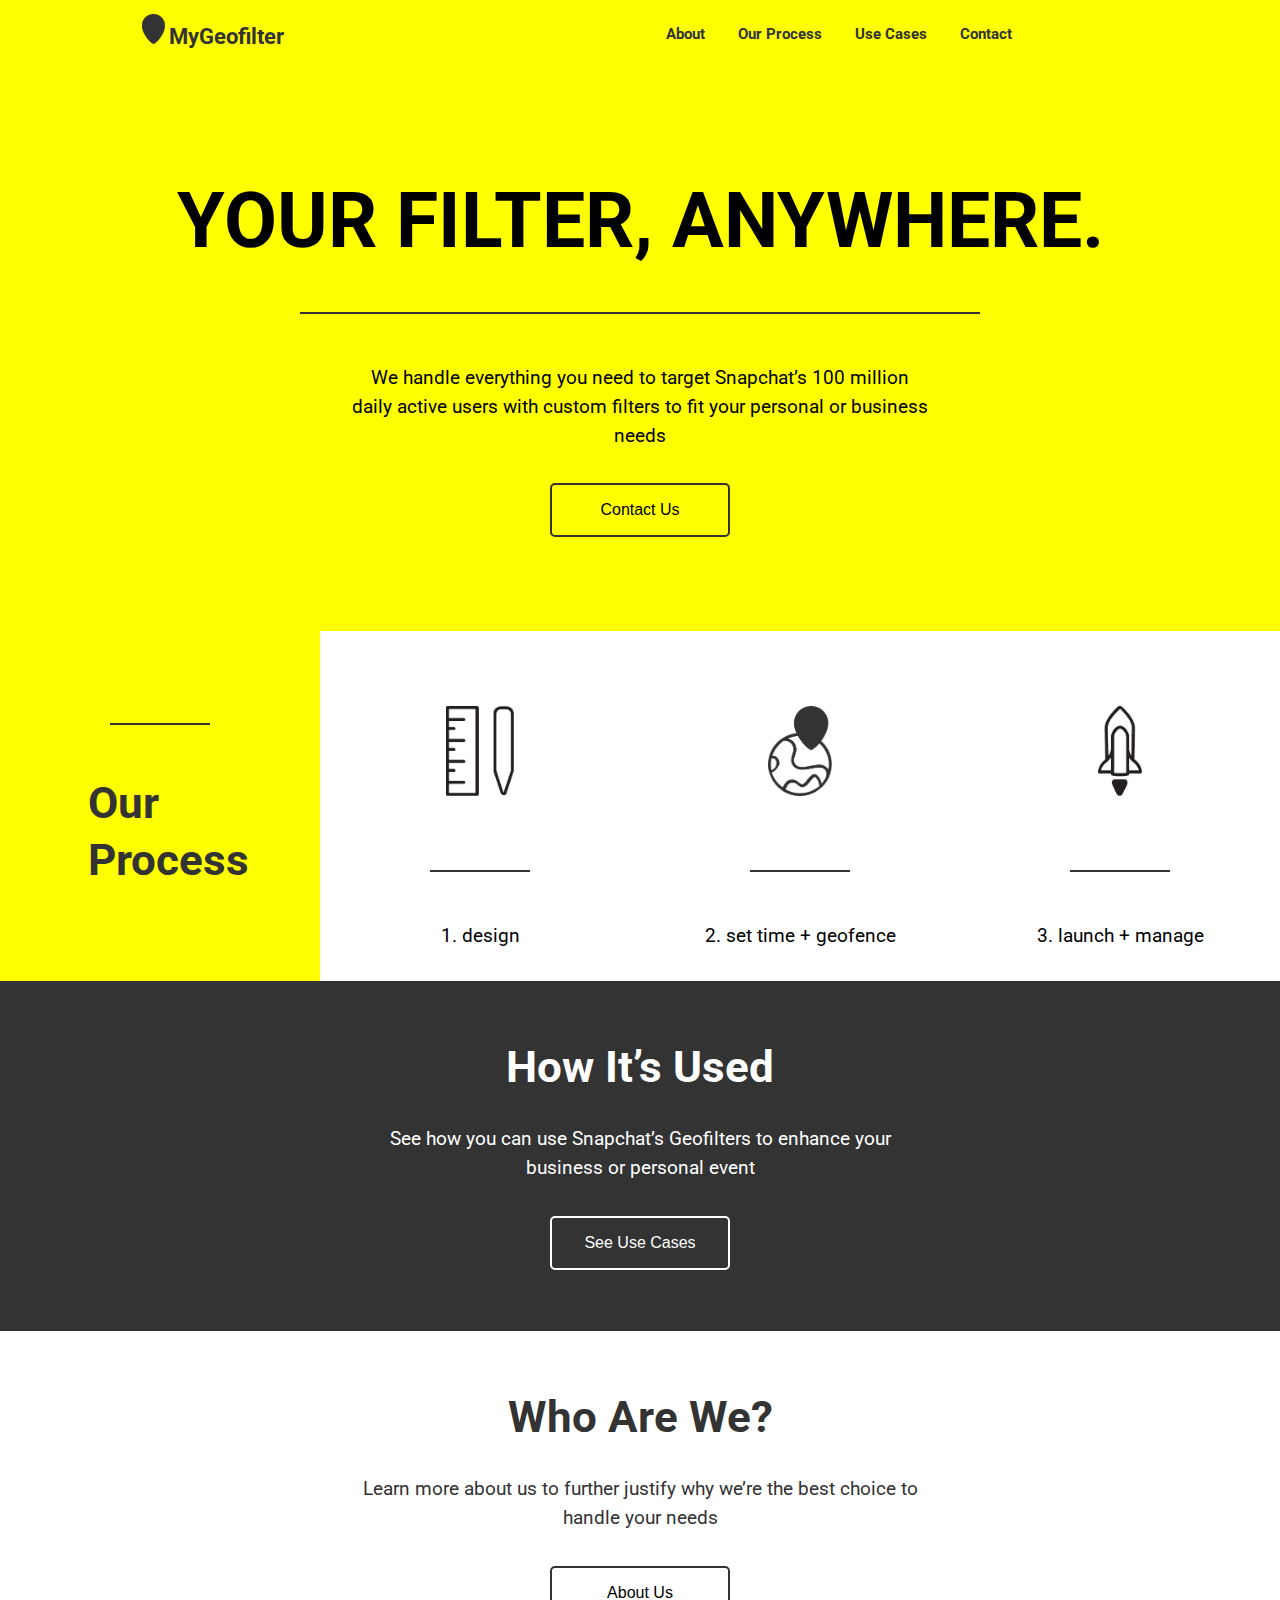
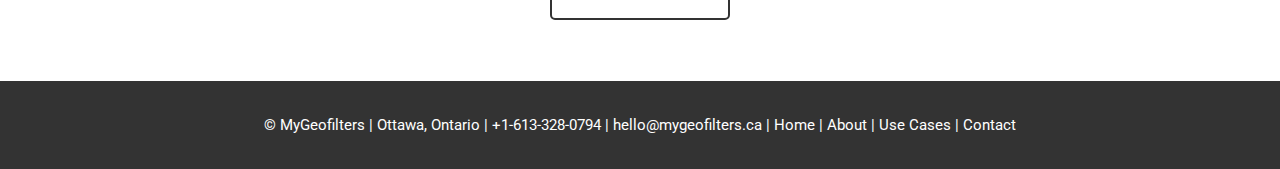
==== index.html @ 400ce46a "Initial Commit" ====
<!DOCTYPE html>
<html lang="en-ca">
<head>
  <meta charset="utf-8">
  <title>MyGeofilter.ca</title>
  <meta name="viewport" content="width=device-width,initial-scale=1">
  <link href='https://fonts.googleapis.com/css?family=Roboto:400,700' rel='stylesheet' type='text/css'>
  <link href="css/modules.css" rel="stylesheet">
  <link href="css/grid.css" rel="stylesheet">
  <link href="css/type.css" rel="stylesheet">
  <link href="css/colour.css" rel="stylesheet">
  <link href="css/main.css" rel="stylesheet">
  <link rel="shortcut icon" href="images/favicon.ico" type="image/x-icon">
  <link rel="icon" href="images/favicon.ico" type="image/x-icon">
</head>

<body>
  <header role="banner" class="masthead grid grid-middle micro nav-font">
    <div class="unit xs-1 s-1 m-1-3 l-2-4 text-center island-1-2">
      <ul class="list-group list-group--inline push-0">
        <li><img src="images/logo/logo.png" alt="logo" height="30"></li>
        <li><h1 class="push-0 mega"><a href="index.html">MyGeofilter</a></h1></li>
      </ul>
    </div>
    <div class="unit xs-1 s-1 m-2-3 l-2-4 micro text-center">
      <nav role="navigation" id="nav">
        <ul class="list-group list-group--inline push-0">
          <li class="push-r"><a href="about.html">About</a></li>
          <li class="push-r"><a href="process.html">Our Process</a></li>
          <li class="push-r"><a href="cases.html">Use Cases</a></li>
          <li class="push-r"><a href="contact.html">Contact</a></li>
        </ul>
      </nav>
    </div>
  </header>

  <main role="main" id="main">

    <!-- hero section -->
    <div class="grid grid-middle">
      <div class="unit xs-1 s-1 m-1 l-1 pad-top-hero pad-bottom-hero">
        <div class="text-center">
          <h2 class="hero-title">YOUR FILTER, ANYWHERE.</h2>
          <div class="big-line-separator"></div>
          <p class="hero-text-width kilo">We handle everything you need to target Snapchat’s 100 million daily active users with custom filters to fit your personal or business needs</p>
          <div class="pad-t">
            <button class="button" href="index.html" aria-label="View StudioRoom pricing options">Contact Us</button>
          </div>
        </div>
      </div>
    </div>

    <!-- our process boxes (title) -->
    <div class="grid grid-middle">
      <div class="unit xs-1 s-1 m-1 l-1-4">
        <div class="line-separator"></div>
        <h2 class="yotta process-width text-grey">Our Process</h2>
      </div>

    <!-- our process boxes (design) -->
      <div class="unit xs-1 s-1 m-1 l-1-4 bucket text-center">
        <div class="process-text">
          <img class="process-image" src="images/icons/pencil.png" alt="logo">
          <div class="line-separator"></div>
          <p>1. design</p>
        </div>
      </div>

    <!-- our process boxes (set time + geofence) -->
      <div class="unit xs-1 s-1 m-1 l-1-4 bucket text-center">
        <div class="process-text">
          <img class="process-image" src="images/icons/geo.png" alt="logo">
          <div class="line-separator"></div>
          <p>2. set time + geofence</p>
        </div>
      </div>

    <!-- our process boxes (launch + manage) -->
      <div class="unit xs-1 s-1 m-1 l-1-4 bucket text-center">
        <div class="process-text">
          <img class="process-image" src="images/icons/launch.png" alt="logo">
          <div class="line-separator"></div>
          <p>3. launch + manage</p>
        </div>
      </div>
    </div>

    <!-- how it's used section -->
    <div class="grid grid-middle bucket-2 text-white">
      <div class="unit xs-1 s-1 m-1 l-1 pad-t-2 pad-b-2">
        <div class="text-center">
          <h3 class="yotta">How It’s Used</h3>
          <p class="hero-text-width kilo">See how you can use Snapchat’s Geofilters to enhance your business or personal event</p>
          <div class="pad-t">
            <button class="button-white" href="index.html" aria-label="View StudioRoom pricing options">See Use Cases</button>
          </div>
        </div>
      </div>
    </div>

    <!-- who are we section -->
    <div class="grid grid-middle bucket-3 text-grey">
      <div class="unit xs-1 s-1 m-1 l-1 pad-t-2 pad-b-2">
        <div class="text-center">
          <h3 class="yotta">Who Are We?</h3>
          <p class="hero-text-width kilo">Learn more about us to further justify why we’re the best choice to handle your needs</p>
          <div class="pad-t">
            <button class="button-black" href="index.html" aria-label="View StudioRoom pricing options">About Us</button>
          </div>
        </div>
      </div>
    </div>

    <!-- footer -->
    <div class="grid footer">
      <div class="unit xs-1 s-1 m-1 l-1">
        <p class="text-white micro text-center">© MyGeofilters | Ottawa, Ontario | +1-613-328-0794 | hello@mygeofilters.ca | Home | About | Use Cases | Contact</p>
      </div>
    </div>

  </main>

</body>

</html>
---- css/modules.css ----
/*
 * Modulifier || Code released under the UNLICENSE
 * Code under other copyrights & licenses listed below.
 * http://modulifier.web-dev.tools/#responsive;images;list-group;embed;media-object;accessibility;print
 */

@-moz-viewport { width: device-width; scale: 1; }
@-ms-viewport { width: device-width; scale: 1; }
@-o-viewport { width: device-width; scale: 1; }
@-webkit-viewport { width: device-width; scale: 1; }
@viewport { width: device-width; scale: 1; }

html {
  box-sizing: border-box;
  -moz-text-size-adjust: 100%;
  -ms-text-size-adjust: 100%;
  -webkit-text-size-adjust: 100%;
  text-size-adjust: 100%;
}

*, *::before, *::after {
  box-sizing: inherit;
}

body {
  margin: 0;
}

article,
aside,
details,
figcaption,
figure,
footer,
header,
main,
menu,
nav,
section,
summary {
  display: block;
}

audio, canvas, progress, video {
  display: inline-block;
  vertical-align: baseline;
}

template {
  display: none;
}

img {
  border: 0;
}

.img-flex {
  display: block;
  width: 100%;
}

svg:not(:root) {
  overflow: hidden;
}

svg {
  fill: currentColor;
}

.image-replacement, .ir {
  overflow: hidden;
  direction: ltr;
  text-align: left;
  text-indent: 100%;
  white-space: nowrap;
}

.list-group, .list-group-inline, .list-group--inline {
  padding-left: 0;
  list-style-type: none;
}

.list-group > dd {
  margin-left: 0;
}

.list-group-inline::before,
.list-group-inline::after,
.list-group--inline::before,
.list-group--inline::after {
  content: "";
  display: table;
}

.list-group-inline::after,
.list-group--inline::after {
  clear: both;
}

.list-group-inline > li,
.list-group--inline > li {
  display: inline-block;
}

.list-group-inline > dt,
.list-group--inline > dt {
  clear: left;
  float: left;
  width: 11em;
}

.list-group-inline > dd,
.list-group--inline > dd {
  float: left;
  min-width: 12em;
}

.embed {
  margin-left: 0;
  margin-right: 0;
  overflow: hidden;
  position: relative;
  width: 100%;
}

.embed-1by1, embed--1by1 {
  padding-top: 100%; /* Square */
}

.embed-4by3, embed--4by3 {
  padding-top: 75%; /* Traditional TV/computer screens */
}

.embed-iso216, embed--iso216 {
  padding-top: 70.92%; /* A-standard paper sizes */
}

.embed-3by2, .embed--3by2 {
  padding-top: 66.6%; /* Classic 35 mm film & most digital photos, landscape */
}

.embed-2by3, .embed--2by3 {
  padding-top: 150%; /* Classic 35 mm film & most digital photos, portrait */
}

.embed-golden, .embed--golden {
  padding-top: 61.8%; /* The Golden Ratio */
}

.embed-16by9, .embed--16by9 {
  padding-top: 56.25%; /* HD TV */
}

.embed-185by100, .embed--185by100 {
  padding-top: 54.05%; /* Common widescreen cinema */
}

.embed-24by10, .embed--24by10 {
  padding-top: 41.667%; /* Widescreen cinema: 2.4:1 */
}

.embed-3by1, .embed--3by1 {
  padding-top: 33.3333%; /* Panorama photos */
}

.embed-4by1, .embed--4by1 {
  padding-top: 25%; /* Polyvision */
}

.embed-5by1, .embed--5by1 {
  padding-top: 20%; /* Really wide... */
}

.embed-item, .embed__item {
  height: 100%;
  left: 0;
  position: absolute;
  top: 0;
  width: 100%;
}

.media {
  overflow: hidden;
}

.media-img, .media__img {
  float: left;
}

.media-img-reversed, .media__img--reversed {
  float: right;
}

.media-img-stacked, .media__img--stacked {
  float: none;
}

.media-body, .media__body {
  overflow: hidden;
  min-width: 12em; /* Slightly less than 200px, responsiveness built in */
}

a:hover, a:active {
  outline: none;
}

a:focus,
[tabindex="0"]:focus,
input:focus,
textarea:focus,
button:focus,
select:focus {
  outline: 3px solid none;
}

a:focus, [tabindex="0"]:focus {
  outline-offset: 3px;
}

.skip-links {
  margin: 0;
  padding: 0;
  list-style-type: none;
}

.skip-links > li::before {
  content: none; /* Remove the bullets if nice lists is selected */
}

.skip-links a {
  padding: 0.5em 0.75em;
  position: absolute;
  top: -10em;
  z-index: 10000; /* To make sure they're always on top */
  background-color: #000;
  color: #fff;
  font-size: 1.125rem;
  font-weight: bold;
  text-decoration: none;
}

.skip-links a:focus {
  top: 0;
}

.print-only {
  display: none;
  visibility: hidden;
}

@media print {

  .no-print {
    display: none;
    visibility: hidden;
  }

  .print-only {
    display: block;
    visibility: visible;
  }

  /*
   * (c) HTML5 Boilerplate || MIT License
   *     https://html5boilerplate.com/
   */

  /* stylelint-disable declaration-no-important */

  *, *::before, *::after, *::first-letter, *::first-line {
    background: none transparent !important;
    color: #000 !important;
    box-shadow: none !important;
    text-shadow: none !important;
  }

  /* stylelint-enable */

  a, a:visited {
    text-decoration: underline;
  }

  a[href]::after {
    content: " (" attr(href) ")";
  }

  abbr[title]::after {
    content: " (" attr(title) ")";
  }

  a[href^="#"]::after,
  a[href^="javascript:"]::after {
    content: "";
  }

  pre, blockquote {
    page-break-inside: avoid;
  }

  thead {
    display: table-header-group;
  }

  tr, img {
    page-break-inside: avoid;
  }

  p, h1, h2, h3, h4, h5, h6 {
    orphans: 3;
    widows: 3;
  }

  h1, h2, h3, h4, h5, h6 {
    page-break-after: avoid;
  }

  /* End HTML5 Boilerp
---- css/grid.css ----
/*
  Gridifier || Code released under the UNLICENSE
  http://gridifier.web-dev.tools/#xs,4,0,0,0;s,4,25,0,0;m,4,38,1,1;l,4,60,1,1
*/

.grid {
  margin: 0;
  padding: 0;
  letter-spacing: -0.31em;
  text-rendering: optimizespeed;
  display: -webkit-flex;
  -webkit-flex-flow: row wrap;
  display: -ms-flexbox;
  -ms-flex-flow: row wrap;
  display: flex;
  flex-flow: row wrap;
}

.grid-bottom {
  -webkit-align-items: flex-end;
  -ms-align-items: flex-end;
  align-items: flex-end;
}

.grid-middle {
  -webkit-align-items: center;
  -ms-align-items: center;
  align-items: center;
}

.grid-stretch {
  -webkit-align-items: stretch;
  -ms-align-items: stretch;
  align-items: stretch;
}

.opera-only :-o-prefocus, .grid {
  word-spacing: -0.43em;
}

.unit {
  letter-spacing: normal;
  text-rendering: auto;
  vertical-align: top;
  word-spacing: normal;
  display: inline-block;
  visibility: visible;
}

.grid-bottom .unit {
  vertical-align: bottom;
}

.grid-middle .unit {
  vertical-align: middle;
}

[class*="unit-push-"], [class*="unit-pull-"] {
  position: relative;
}

.unit-xs-hidden {
  display: none;
  visibility: hidden;
}

.unit-xs-centered {
  margin: 0 auto;
}

.unit-xs-1, .xs-1 {
  display: block;
  visibility: visible;
  width: 100%;
}

.unit-xs-1-2, .xs-1-2 {
  width: 50.0000%;
}

.unit-xs-1-3, .xs-1-3 {
  width: 33.3333%;
}

.unit-xs-2-3, .xs-2-3 {
  width: 66.6667%;
}

.unit-xs-1-4, .xs-1-4 {
  width: 25.0000%;
}

.unit-xs-3-4, .xs-3-4 {
  width: 75.0000%;
}

.unit-xs-1-2,.xs-1-2,.unit-xs-1-3,.xs-1-3,.unit-xs-2-3,.xs-2-3,.unit-xs-1-4,.xs-1-4,.unit-xs-3-4,.xs-3-4 {
  display: inline-block;
  visibility: visible;
}

@media only screen and (min-width: 25em) {

.unit-s-hidden {
  display: none;
  visibility: hidden;
}

.unit-s-centered {
  margin: 0 auto;
}

.unit-s-1, .s-1 {
  display: block;
  visibility: visible;
  width: 100%;
}

.unit-s-1-2, .s-1-2 {
  width: 50.0000%;
}

.unit-s-1-3, .s-1-3 {
  width: 33.3333%;
}

.unit-s-2-3, .s-2-3 {
  width: 66.6667%;
}

.unit-s-1-4, .s-1-4 {
  width: 25.0000%;
}

.unit-s-3-4, .s-3-4 {
  width: 75.0000%;
}

.unit-s-1-2,.s-1-2,.unit-s-1-3,.s-1-3,.unit-s-2-3,.s-2-3,.unit-s-1-4,.s-1-4,.unit-s-3-4,.s-3-4 {
  display: inline-block;
  visibility: visible;
}

}

@media only screen and (min-width: 38em) {

.unit-m-hidden {
  display: none;
  visibility: hidden;
}

.unit-m-centered {
  margin: 0 auto;
}

.unit-m-1, .m-1 {
  display: block;
  visibility: visible;
  width: 100%;
}

.unit-offset-m-0 {
  margin-left: 0;
}

.unit-push-m-0,
.unit-pull-m-0 {
  left: 0;
}

.unit-m-1-2, .m-1-2 {
  width: 50.0000%;
}

.unit-offset-m-1-2 {
  margin-left: 50.0000%;
}

.unit-push-m-1-2 {
  left: 50.0000%;
}

.unit-pull-m-1-2 {
  left: -50.0000%;
}

.unit-m-1-3, .m-1-3 {
  width: 33.3333%;
}

.unit-offset-m-1-3 {
  margin-left: 33.3333%;
}

.unit-push-m-1-3 {
  left: 33.3333%;
}

.unit-pull-m-1-3 {
  left: -33.3333%;
}

.unit-m-2-3, .m-2-3 {
  width: 66.6667%;
}

.unit-offset-m-2-3 {
  margin-left: 66.6667%;
}

.unit-push-m-2-3 {
  left: 66.6667%;
}

.unit-pull-m-2-3 {
  left: -66.6667%;
}

.unit-m-1-4, .m-1-4 {
  width: 25.0000%;
}

.unit-offset-m-1-4 {
  margin-left: 25.0000%;
}

.unit-push-m-1-4 {
  left: 25.0000%;
}

.unit-pull-m-1-4 {
  left: -25.0000%;
}

.unit-m-3-4, .m-3-4 {
  width: 75.0000%;
}

.unit-offset-m-3-4 {
  margin-left: 75.0000%;
}

.unit-push-m-3-4 {
  left: 75.0000%;
}

.unit-pull-m-3-4 {
  left: -75.0000%;
}

.unit-m-1-2,.m-1-2,.unit-m-1-3,.m-1-3,.unit-m-2-3,.m-2-3,.unit-m-1-4,.m-1-4,.unit-m-3-4,.m-3-4 {
  display: inline-block;
  visibility: visible;
}

}

@media only screen and (min-width: 60em) {

.unit-l-hidden {
  display: none;
  visibility: hidden;
}

.unit-l-centered {
  margin: 0 auto;
}

.unit-l-1, .l-1 {
  display: block;
  visibility: visible;
  width: 100%;
}

.unit-offset-l-0 {
  margin-left: 0;
}

.unit-push-l-0,
.unit-pull-l-0 {
  left: 0;
}

.unit-l-1-2, .l-1-2 {
  width: 50.0000%;
}

.unit-offset-l-1-2 {
  margin-left: 50.0000%;
}

.unit-push-l-1-2 {
  left: 50.0000%;
}

.unit-pull-l-1-2 {
  left: -50.0000%;
}

.unit-l-1-3, .l-1-3 {
  width: 33.3333%;
}

.unit-offset-l-1-3 {
  margin-left: 33.3333%;
}

.unit-push-l-1-3 {
  left: 33.3333%;
}

.unit-pull-l-1-3 {
  left: -33.3333%;
}

.unit-l-2-3, .l-2-3 {
  width: 66.6667%;
}

.unit-offset-l-2-3 {
  margin-left: 66.6667%;
}

.unit-push-l-2-3 {
  left: 66.6667%;
}

.unit-pull-l-2-3 {
  left: -66.6667%;
}

.unit-l-1-4, .l-1-4 {
  width: 25.0000%;
}

.unit-offset-l-1-4 {
  margin-left: 25.0000%;
}

.unit-push-l-1-4 {
  left: 25.0000%;
}

.unit-pull-l-1-4 {
  left: -25.0000%;
}

.unit-l-3-4, .l-3-4 {
  width: 75.0000%;
}

.unit-offset-l-3-4 {
  margin-left: 75.0000%;
}

.unit-push-l-3-4 {
  left: 75.0000%;
}

.unit-pull-l-3-4 {
  left: -75.0000%;
}

.unit-l-1-2,.l-1-2,.unit-l-1-3,.l-1-3,.unit-l-2-3,.l-2-3,.unit-l-1-4,.l-1-4,.unit-l-3-4,.l-3-4 {
  display: inline-block;
  visibility: visible;
}

}

.unit-content-distribute {
  display: -ms-flexbox;
  display: -webkit-flex;
  display: flex;
  -ms-flex-direction: column;
  -webkit-flex-direction: column;
  flex-direction: column;
  -ms-flex-pack: justify;
  -webkit-justify-content: space-between;
  justify-content: space-between;
}

.content-fill {
  -ms-flex-grow: 2;
  -webkit-flex-grow: 2;
  flex-grow: 2;
  max-width: 100%; /* @bugfix: IE 10, 11 */
}

.content-shrink {
  -ms-align-self: center;
  -webkit-align-self: center;
  align-self: center;
}
---- css/type.css ----
/*
  Typografier || Code released under the UNLICENSE
  http://typografier.web-dev.tools/#0,100,1.3,1.125,0;38,110,1.4,1.125,1;60,120,1.5,1.125,1;90,130,1.5,1.125,1
*/

html {
  font-size: 100%;
  line-height: 1.3;
}

a {
  background-color: transparent;
}

sub, sup {
  font-size: 75%;
  line-height: 1px;
  position: relative;
  vertical-align: baseline;
}

sup {
  top: -0.5em;
}

sub {
  bottom: -0.25em;
}

pre, code, kbd, samp {
  font-size: 100%;
}

abbr[title] {
  border-bottom: 1px dotted;
  text-decoration: none;
}

b, strong {
  font-weight: bold;
}

dfn, caption {
  font-style: italic;
}

hr {
  border: 0;
  border-top: 1px solid;
  height: 0;
}

table {
  border-collapse: collapse;
  border-spacing: 0;
  width: 100%;
}

th, td {
  border-bottom: 1px solid;
  text-align: left;
}

thead th {
  vertical-align: bottom;
}

.text-left {
  text-align: left;
}

.text-right {
  text-align: right;
}

.text-center {
  text-align: center;
}

.normal {
  font-weight: normal;
}

.bold {
  font-weight: bold;
}

.italic {
  font-style: italic;
}

.text-upper {
  text-transform: uppercase;
}

.text-lower {
  text-transform: lowercase;
}

h1, h2, h3, h4, h5, h6, p, ul, ol, dl, dd, figure, blockquote, details, hr, fieldset, pre, table {
  margin: 0 0 21px;
  margin: 0 0 1.3rem;
}

.hero-title{
  font-size: 4rem;
  line-height: 52px;
  line-height: 6.5000rem;
}

.yotta {
  font-size: 36px;
  line-height: 52px;
  font-size: 2.2807rem;
  line-height: 3.2500rem;
}

.zetta {
  font-size: 32px;
  line-height: 47px;
  font-size: 2.0273rem;
  line-height: 2.9250rem;
}

h1, .exa {
  font-size: 29px;
  line-height: 42px;
  font-size: 1.8020rem;
  line-height: 2.6000rem;
}

h2, .peta {
  font-size: 26px;
  line-height: 36px;
  font-size: 1.6018rem;
  line-height: 2.2750rem;
}

h3, .tera {
  font-size: 23px;
  line-height: 31px;
  font-size: 1.4238rem;
  line-height: 1.9500rem;
}

h4, .giga {
  font-size: 20px;
  line-height: 31px;
  font-size: 1.2656rem;
  line-height: 1.9500rem;
}

h5, .mega {
  font-size: 18px;
  line-height: 26px;
  font-size: 1.1250rem;
  line-height: 1.6250rem;
}

h6, .kilo, input, textarea {
  font-size: 16px;
  line-height: 21px;
  font-size: 1.0000rem;
  line-height: 1.3000rem;
}

small, .milli {
  font-size: 14px;
  line-height: 21px;
  font-size: 0.8889rem;
  line-height: 1.3000rem;
}

.micro {
  font-size: 13px;
  line-height: 21px;
  font-size: 0.7901rem;
  line-height: 1.3000rem;
}

ul {
  padding-left: 1em;
}

ol {
  padding-left: 1.6em;
}

.push {
  margin-bottom: 21px;
  margin-bottom: 1.3rem;
}

.push-none, .push-0 {
  margin-bottom: 0;
}

.push-double, .push-2 {
  margin-bottom: 42px;
  margin-bottom: 2.6000rem;
}

.push-half, .push-1-2 {
  margin-bottom: 16px;
  margin-bottom: 0.6500rem;
}

.push-quarter, .push-1-4 {
  margin-bottom: 0px;
  margin-bottom: 0.3250rem;
}

.push-right-quarter, .push-r-1-4 {
  margin-right: 0px;
  margin-right: 0.3250rem;
}

.push-right-half, .push-r-1-2 {
  margin-right: 16px;
  margin-right: 0.6500rem;
}

.push-right, .push-r {
  margin-right: 21px;
  margin-right: 1.3rem;
}

.pad-top, .pad-t {
  padding-top: 21px;
  padding-top: 1.3rem;
}

.pad-bottom, .pad-b {
  padding-bottom: 21px;
  padding-bottom: 1.3rem;
}

.pad-top-double, .pad-t-2 {
  padding-top: 42px;
  padding-top: 2.6000rem;
}

.pad-bottom-double, .pad-b-2 {
  padding-bottom: 42px;
  padding-bottom: 2.6000rem;
}

.pad-top-hero, .pad-t-h {
  padding-top: 90px;
}

.pad-bottom-hero, .pad-b-h {
  padding-bottom: 90px;
}

.pad-top-half, .pad-t-1-2 {
  padding-top: 16px;
  padding-top: 0.6500rem;
}

.pad-bottom-half, .pad-b-1-2 {
  padding-bottom: 16px;
  padding-bottom: 0.6500rem;
}

.pad-top-quarter, .pad-t-1-4 {
  padding-top: 0px;
  padding-top: 0.3250rem;
}

.pad-bottom-quarter, .pad-b-1-4 {
  padding-bottom: 0px;
  padding-bottom: 0.3250rem;
}

.island {
  padding: 21px;
  padding: 1.3rem;
}

.island-double, .island-2 {
  padding: 42px;
  padding: 2.6000rem;
}

.island-half, .island-1-2 {
  padding: 16px;
  padding: 0.6500rem;
}

.island-quarter, .island-1-4,
td, th, fieldset {
  padding: 0px;
  padding: 0.3250rem;
}

.gutter {
  padding-left: 21px;
  padding-right: 21px;
  padding-left: 1.3rem;
  padding-right: 1.3rem;
}

.gutter-double, .gutter-2 {
  padding-left: 42px;
  padding-right: 42px;
  padding-left: 2.6000rem;
  padding-right: 2.6000rem;
}

.gutter-half, .gutter-1-2 {
  padding-left: 16px;
  padding-right: 16px;
  padding-left: 0.6500rem;
  padding-right: 0.6500rem;
}

.gutter-quarter, .gutter-1-4 {
  padding-left: 0px;
  padding-right: 0px;
  padding-left: 0.3250rem;
  padding-right: 0.3250rem;
}

@media only screen and (min-width: 38em) {

html {
  font-size: 110%;
  line-height: 1.4;
}

h1, h2, h3, h4, h5, h6, p, ul, ol, dl, dd, figure, blockquote, details, hr, fieldset, pre, table {
  margin: 0 0 22px;
  margin: 0 0 1.4rem;
}

.yotta {
  font-size: 36px;
  line-height: 50px;
  font-size: 2.2807rem;
  line-height: 3.1500rem;
}

.zetta {
  font-size: 32px;
  line-height: 45px;
  font-size: 2.0273rem;
  line-height: 2.8000rem;
}

h1, .exa {
  font-size: 29px;
  line-height: 39px;
  font-size: 1.8020rem;
  line-height: 2.4500rem;
}

h2, .peta {
  font-size: 26px;
  line-height: 34px;
  font-size: 1.6018rem;
  line-height: 2.1000rem;
}

h3, .tera {
  font-size: 23px;
  line-height: 34px;
  font-size: 1.4238rem;
  line-height: 2.1000rem;
}

h4, .giga {
  font-size: 20px;
  line-height: 28px;
  font-size: 1.2656rem;
  line-height: 1.7500rem;
}

h5, .mega {
  font-size: 18px;
  line-height: 28px;
  font-size: 1.1250rem;
  line-height: 1.7500rem;
}

h6, .kilo, input, textarea {
  font-size: 16px;
  line-height: 22px;
  font-size: 1.0000rem;
  line-height: 1.4000rem;
}

small, .milli {
  font-size: 14px;
  line-height: 22px;
  font-size: 0.8889rem;
  line-height: 1.4000rem;
}

.micro {
  font-size: 13px;
  line-height: 22px;
  font-size: 0.7901rem;
  line-height: 1.4000rem;
}

ul, ol {
  padding-left: 0;
}

.hang-punc {
  float: left;
  margin-left: -1.4em;
  text-align: right;
  width: 1.3em;
}

.push {
  margin-bottom: 22px;
  margin-bottom: 1.4rem;
}

.push-none, .push-0 {
  margin-bottom: 0;
}

.push-double, .push-2 {
  margin-bottom: 45px;
  margin-bottom: 2.8000rem;
}

.push-half, .push-1-2 {
  margin-bottom: 16px;
  margin-bottom: 0.7000rem;
}

.push-quarter, .push-1-4 {
  margin-bottom: 0px;
  margin-bottom: 0.3500rem;
}

.push-right-quarter, .push-r-1-4 {
  margin-right: 0px;
  margin-right: 0.3500rem;
}

.push-right-half, .push-r-1-2 {
  margin-right: 16px;
  margin-right: 0.7000rem;
}

.push-right, .push-r {
  margin-right: 22px;
  margin-right: 1.4rem;
}

.pad-top, .pad-t {
  padding-top: 22px;
  padding-top: 1.4rem;
}

.pad-bottom, .pad-b {
  padding-bottom: 22px;
  padding-bottom: 1.4rem;
}

.pad-top-double, .pad-t-2 {
  padding-top: 45px;
  padding-top: 2.8000rem;
}

.pad-bottom-double, .pad-b-2 {
  padding-bottom: 45px;
  padding-bottom: 2.8000rem;
}

.pad-top-half, .pad-t-1-2 {
  padding-top: 16px;
  padding-top: 0.7000rem;
}

.pad-bottom-half, .pad-b-1-2 {
  padding-bottom: 16px;
  padding-bottom: 0.7000rem;
}

.pad-top-quarter, .pad-t-1-4 {
  padding-top: 0px;
  padding-top: 0.3500rem;
}

.pad-bottom-quarter, .pad-b-1-4 {
  padding-bottom: 0px;
  padding-bottom: 0.3500rem;
}

.island {
  padding: 22px;
  padding: 1.4rem;
}

.island-double, .island-2 {
  padding: 45px;
  padding: 2.8000rem;
}

.island-half, .island-1-2 {
  padding: 16px;
  padding: 0.7000rem;
}

.island-quarter, .island-1-4,
td, th, fieldset {
  padding: 0px;
  padding: 0.3500rem;
}

.gutter {
  padding-left: 22px;
  padding-right: 22px;
  padding-left: 1.4rem;
  padding-right: 1.4rem;
}

.gutter-double, .gutter-2 {
  padding-left: 45px;
  padding-right: 45px;
  padding-left: 2.8000rem;
  padding-right: 2.8000rem;
}

.gutter-half, .gutter-1-2 {
  padding-left: 16px;
  padding-right: 16px;
  padding-left: 0.7000rem;
  padding-right: 0.7000rem;
}

.gutter-quarter, .gutter-1-4 {
  padding-left: 0px;
  padding-right: 0px;
  padding-left: 0.3500rem;
  padding-right: 0.3500rem;
}

}

@media only screen and (min-width: 60em) {

html {
  font-size: 120%;
  line-height: 1.5;
}

h1, h2, h3, h4, h5, h6, p, ul, ol, dl, dd, figure, blockquote, details, hr, fieldset, pre, table {
  margin: 0 0 24px;
  margin: 0 0 1.5rem;
}

.yotta {
  font-size: 36px;
  line-height: 48px;
  font-size: 2.2807rem;
  line-height: 3.0000rem;
}

.zetta {
  font-size: 32px;
  line-height: 48px;
  font-size: 2.0273rem;
  line-height: 3.0000rem;
}

h1, .exa {
  font-size: 29px;
  line-height: 42px;
  font-size: 1.8020rem;
  line-height: 2.6250rem;
}

h2, .peta {
  font-size: 26px;
  line-height: 36px;
  font-size: 1.6018rem;
  line-height: 2.2500rem;
}

h3, .tera {
  font-size: 23px;
  line-height: 30px;
  font-size: 1.4238rem;
  line-height: 1.8750rem;
}

h4, .giga {
  font-size: 20px;
  line-height: 30px;
  font-size: 1.2656rem;
  line-height: 1.8750rem;
}

h5, .mega {
  font-size: 18px;
  line-height: 24px;
  font-size: 1.1250rem;
  line-height: 1.5000rem;
}

h6, .kilo, input, textarea {
  font-size: 16px;
  line-height: 24px;
  font-size: 1.0000rem;
  line-height: 1.5000rem;
}

small, .milli {
  font-size: 14px;
  line-height: 24px;
  font-size: 0.8889rem;
  line-height: 1.5000rem;
}

.micro {
  font-size: 13px;
  line-height: 24px;
  font-size: 0.7901rem;
  line-height: 1.5000rem;
}

ul, ol {
  padding-left: 0;
}

.hang-punc {
  float: left;
  margin-left: -1.4em;
  text-align: right;
  width: 1.3em;
}

.push {
  margin-bottom: 24px;
  margin-bottom: 1.5rem;
}

.push-none, .push-0 {
  margin-bottom: 0;
}

.push-double, .push-2 {
  margin-bottom: 48px;
  margin-bottom: 3.0000rem;
}

.push-half, .push-1-2 {
  margin-bottom: 16px;
  margin-bottom: 0.7500rem;
}

.push-quarter, .push-1-4 {
  margin-bottom: 0px;
  margin-bottom: 0.3750rem;
}

.push-right-quarter, .push-r-1-4 {
  margin-right: 0px;
  margin-right: 0.3750rem;
}

.push-right-half, .push-r-1-2 {
  margin-right: 16px;
  margin-right: 0.7500rem;
}

.push-right, .push-r {
  margin-right: 24px;
  margin-right: 1.5rem;
}

.pad-top, .pad-t {
  padding-top: 24px;
  padding-top: 1.5rem;
}

.pad-bottom, .pad-b {
  padding-bottom: 24px;
  padding-bottom: 1.5rem;
}

.pad-top-double, .pad-t-2 {
  padding-top: 48px;
  padding-top: 3.0000rem;
}

.pad-bottom-double, .pad-b-2 {
  padding-bottom: 48px;
  padding-bottom: 3.0000rem;
}

.pad-top-half, .pad-t-1-2 {
  padding-top: 16px;
  padding-top: 0.7500rem;
}

.pad-bottom-half, .pad-b-1-2 {
  padding-bottom: 16px;
  padding-bottom: 0.7500rem;
}

.pad-top-quarter, .pad-t-1-4 {
  padding-top: 0px;
  padding-top: 0.3750rem;
}

.pad-bottom-quarter, .pad-b-1-4 {
  padding-bottom: 0px;
  padding-bottom: 0.3750rem;
}

.island {
  padding: 24px;
  padding: 1.5rem;
}

.island-double, .island-2 {
  padding: 48px;
  padding: 3.0000rem;
}

.island-half, .island-1-2 {
  padding: 16px;
  padding: 0.7500rem;
}

.island-quarter, .island-1-4,
td, th, fieldset {
  padding: 0px;
  padding: 0.3750rem;
}

.gutter {
  padding-left: 24px;
  padding-right: 24px;
  padding-left: 1.5rem;
  padding-right: 1.5rem;
}

.gutter-double, .gutter-2 {
  padding-left: 48px;
  padding-right: 48px;
  padding-left: 3.0000rem;
  padding-right: 3.0000rem;
}

.gutter-half, .gutter-1-2 {
  padding-left: 16px;
  padding-right: 16px;
  padding-left: 0.7500rem;
  padding-right: 0.7500rem;
}

.gutter-quarter, .gutter-1-4 {
  padding-left: 0px;
  padding-right: 0px;
  padding-left: 0.3750rem;
  padding-right: 0.3750rem;
}

}

@media only screen and (min-width: 90em) {

html {
  font-size: 130%;
  line-height: 1.5;
}

h1, h2, h3, h4, h5, h6, p, ul, ol, dl, dd, figure, blockquote, details, hr, fieldset, pre, table {
  margin: 0 0 24px;
  margin: 0 0 1.5rem;
}

.yotta {
  font-size: 36px;
  line-height: 48px;
  font-size: 2.2807rem;
  line-height: 3.0000rem;
}

.zetta {
  font-size: 32px;
  line-height: 48px;
  font-size: 2.0273rem;
  line-height: 3.0000rem;
}

h1, .exa {
  font-size: 29px;
  line-height: 42px;
  font-size: 1.8020rem;
  line-height: 2.6250rem;
}

h2, .peta {
  font-size: 26px;
  line-height: 36px;
  font-size: 1.6018rem;
  line-height: 2.2500rem;
}

h3, .tera {
  font-size: 23px;
  line-height: 30px;
  font-size: 1.4238rem;
  line-height: 1.8750rem;
}

h4, .giga {
  font-size: 20px;
  line-height: 30px;
  font-size: 1.2656rem;
  line-height: 1.8750rem;
}

h5, .mega {
  font-size: 18px;
  line-height: 24px;
  font-size: 1.1250rem;
  line-height: 1.5000rem;
}

h6, .kilo, input, textarea {
  font-size: 16px;
  line-height: 24px;
  font-size: 1.0000rem;
  line-height: 1.5000rem;
}

small, .milli {
  font-size: 14px;
  line-height: 24px;
  font-size: 0.8889rem;
  line-height: 1.5000rem;
}

.micro {
  font-size: 13px;
  line-height: 24px;
  font-size: 0.7901rem;
  line-height: 1.5000rem;
}

ul, ol {
  padding-left: 0;
}

.hang-punc {
  float: left;
  margin-left: -1.4em;
  text-align: right;
  width: 1.3em;
}

.push {
  margin-bottom: 24px;
  margin-bottom: 1.5rem;
}

.push-none, .push-0 {
  margin-bottom: 0;
}

.push-double, .push-2 {
  margin-bottom: 48px;
  margin-bottom: 3.0000rem;
}

.push-half, .push-1-2 {
  margin-bottom: 16px;
  margin-bottom: 0.7500rem;
}

.push-quarter, .push-1-4 {
  margin-bottom: 0px;
  margin-bottom: 0.3750rem;
}

.push-right-quarter, .push-r-1-4 {
  margin-right: 0px;
  margin-right: 0.3750rem;
}

.push-right-half, .push-r-1-2 {
  margin-right: 16px;
  margin-right: 0.7500rem;
}

.push-right, .push-r {
  margin-right: 24px;
  margin-right: 1.5rem;
}

.pad-top, .pad-t {
  padding-top: 24px;
  padding-top: 1.5rem;
}

.pad-bottom, .pad-b {
  padding-bottom: 24px;
  padding-bottom: 1.5rem;
}

.pad-top-double, .pad-t-2 {
  padding-top: 48px;
  padding-top: 3.0000rem;
}

.pad-bottom-double, .pad-b-2 {
  padding-bottom: 48px;
  padding-bottom: 3.0000rem;
}

.pad-top-half, .pad-t-1-2 {
  padding-top: 16px;
  padding-top: 0.7500rem;
}

.pad-bottom-half, .pad-b-1-2 {
  padding-bottom: 16px;
  padding-bottom: 0.7500rem;
}

.pad-top-quarter, .pad-t-1-4 {
  padding-top: 0px;
  padding-top: 0.3750rem;
}

.pad-bottom-quarter, .pad-b-1-4 {
  padding-bottom: 0px;
  padding-bottom: 0.3750rem;
}

.island {
  padding: 24px;
  padding: 1.5rem;
}

.island-double, .island-2 {
  padding: 48px;
  padding: 3.0000rem;
}

.island-half, .island-1-2 {
  padding: 16px;
  padding: 0.7500rem;
}

.island-quarter, .island-1-4,
td, th, fieldset {
  padding: 0px;
  padding: 0.3750rem;
}

.gutter {
  padding-left: 24px;
  padding-right: 24px;
  padding-left: 1.5rem;
  padding-right: 1.5rem;
}

.gutter-double, .gutter-2 {
  padding-left: 48px;
  padding-right: 48px;
  padding-left: 3.0000rem;
  padding-right: 3.0000rem;
}

.gutter-half, .gutter-1-2 {
  padding-left: 16px;
  padding-right: 16px;
  padding-left: 0.7500rem;
  padding-right: 0.7500rem;
}

.gutter-quarter, .gutter-1-4 {
  padding-left: 0px;
  padding-right: 0px;
  padding-left: 0.3750rem;
  padding-right: 0.3750rem;
}

}
---- css/colour.css ----
html {
  background-color: #FFFF00;
}

/* unvisited link */
a:link {
  text-decoration: none;
  color: #333333;
}

/* visited link */
a:visited {
  color: #333333;
}

/* mouse over link */
a:hover {
  color: blue;
}

/* selected link */
a:active {
  color: #333333;
}

.text-grey {
  color: #333333;
}

.text-light-grey {
  color: #95989A;
}

.text-white {
  color: white;
}

.bucket {
  height: 350px;
  background-color: white;
}

.bucket-2 {
  height: 350px;
  background-color: #333333;
}

.bucket-3 {
  height: 350px;
  background-color: white;
}
---- css/main.css ----
@-moz-viewport { width: device-width; scale: 1; }
@-ms-viewport { width: device-width; scale: 1; }
@-o-viewport { width: device-width; scale: 1; }
@-webkit-viewport { width: device-width; scale: 1; }
@viewport { width: device-width; scale: 1; }

html {
  font-family: 'Roboto', sans-serif;
  box-sizing: border-box;
  -moz-text-size-adjust: 100%;
  -ms-text-size-adjust: 100%;
  -webkit-text-size-adjust: 100%;
  text-size-adjust: 100%;
}

*, *::before, *::after {
  box-sizing: inherit;
}

body {
  margin: 0;
}

.nav-font {
  font-weight: 700;
}

.hero-text-width {
  width: 45%;
  margin: 0 auto;
}

.process-width {
  width: 45%;
  margin: 0 auto;
}

.line-separator {
  height: 1px;
  background: #;
  border-bottom: 2px solid #333333;
  margin-left: 110px;
  margin-right: 110px;
  margin-bottom: 50px;
}

.big-line-separator{
  height: 1px;
  background: #;
  border-bottom: 2px solid #333333;
  margin-left: 300px;
  margin-right: 300px;
  margin-bottom: 50px;
}

.process-text {
  margin-top: 75px;
}

.process-image {
  margin-top: 0px;
  margin-bottom: 65px;
  height: 90px;
}

.button {
  width: 180px;
  border-radius: 5px;
  background-color: #FFFF00;
  color: black;
  border: 2px solid #333333;
  padding: 16px 32px;
  text-align: center;
  text-decoration: none;
  display: inline-block;
  font-size: 16px;
  margin: 4px 2px;
  -webkit-transition-duration: 0.4s; /* Safari */
  transition-duration: 0.4s;
  cursor: pointer;
}

.button:hover {
  background-color: #333333;
  color: white;
}

.button-white {
  width: 180px;
  border-radius: 5px;
  background-color: #333333;
  color: white;
  border: 2px solid white;
  padding: 16px 32px;
  text-align: center;
  text-decoration: none;
  display: inline-block;
  font-size: 16px;
  margin: 4px 2px;
  -webkit-transition-duration: 0.4s; /* Safari */
  transition-duration: 0.4s;
  cursor: pointer;
}

.button-white:hover {
  background-color: white;
  color: black;
}

.button-black {
  width: 180px;
  border-radius: 5px;
  background-color: white;
  color: black;
  border: 2px solid #333333;
  padding: 16px 32px;
  text-align: center;
  text-decoration: none;
  display: inline-block;
  font-size: 16px;
  margin: 4px 2px;
  -webkit-transition-duration: 0.4s; /* Safari */
  transition-duration: 0.4s;
  cursor: pointer;
}

.button-black:hover {
  background-color: #333333;
  color: white;
}

.footer {
  padding-top: 30px;
  background-color: #333333;
}
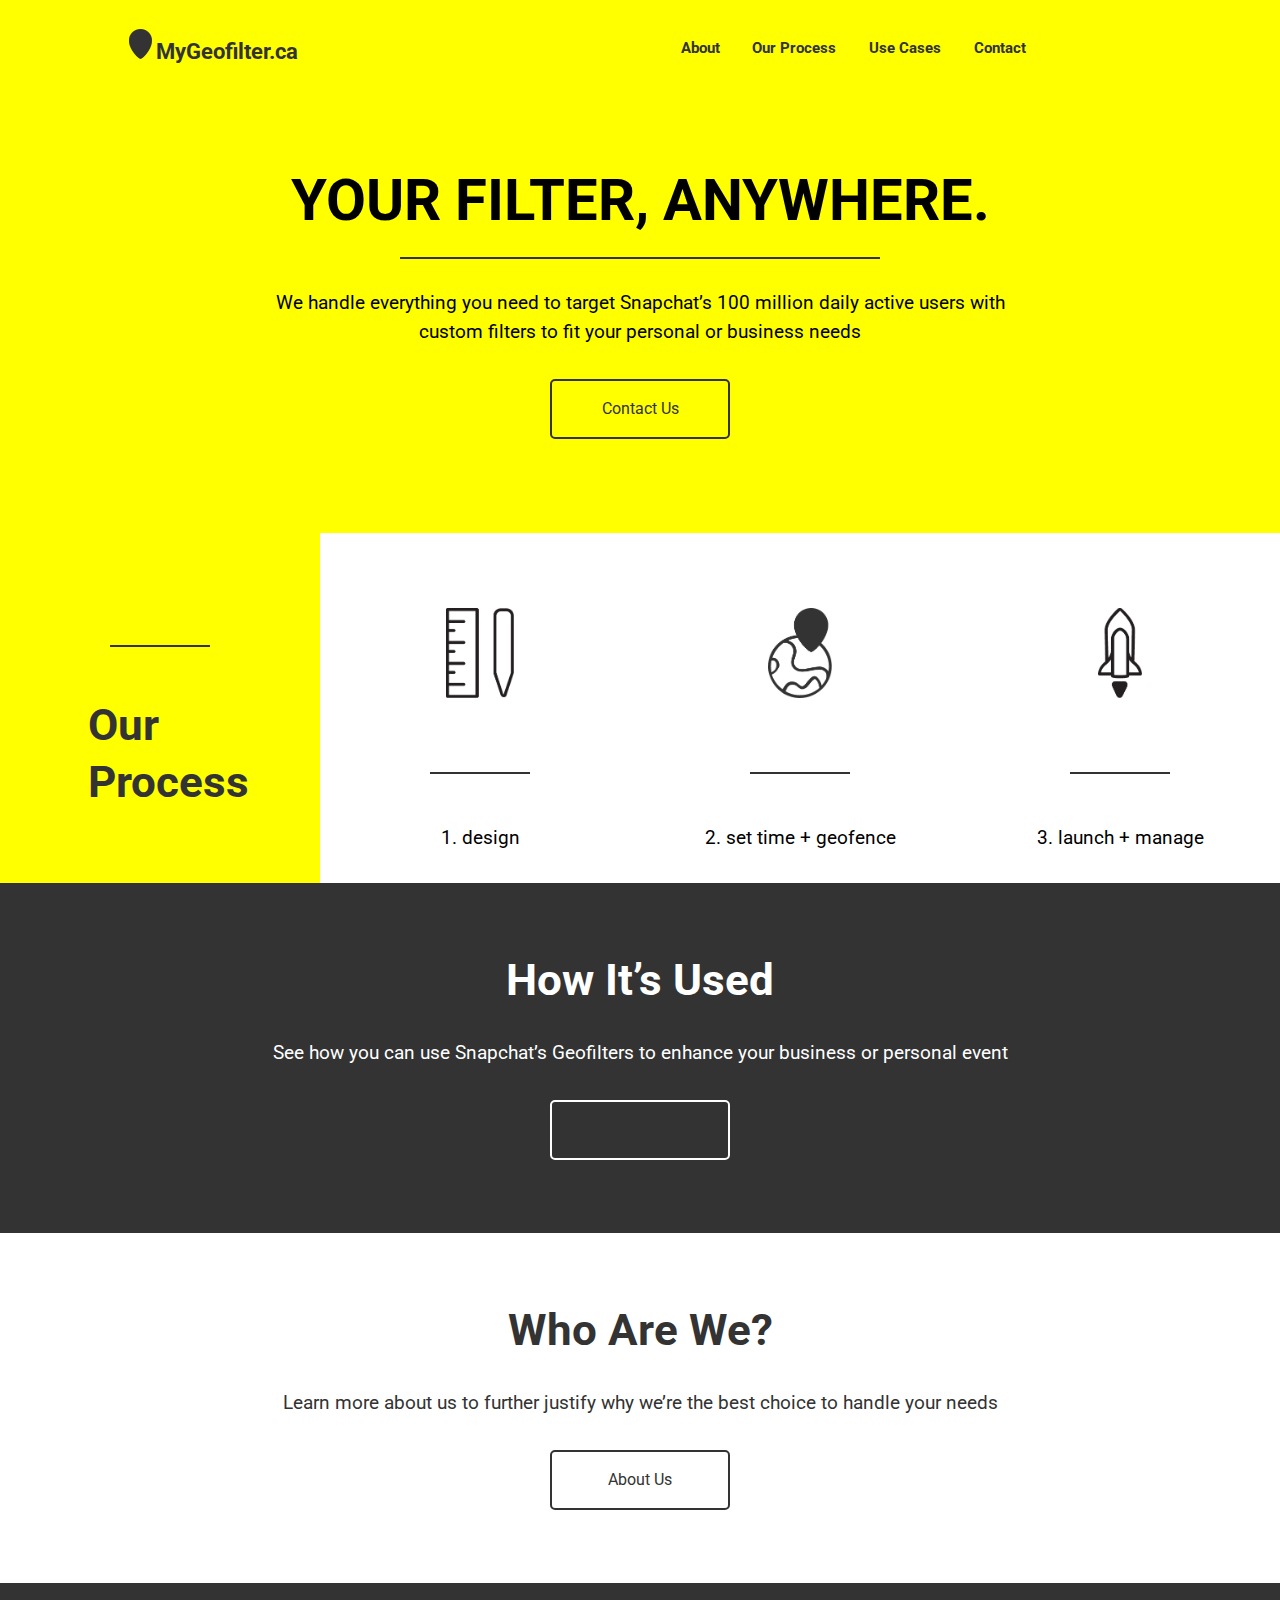
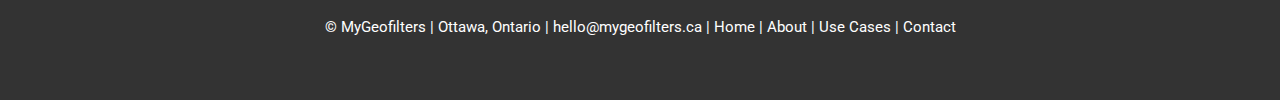
==== commit 1b93abf3: "updated copy & shrunk footer" ====
--- a/index.html
+++ b/index.html
@@ -2,7 +2,7 @@
 <html lang="en-ca">
 <head>
   <meta charset="utf-8">
-  <title>MyGeofilter.ca</title>
+  <title>MyGeofilter.ca | Custom Snapchat Filters</title>
   <meta name="viewport" content="width=device-width,initial-scale=1">
   <link href='https://fonts.googleapis.com/css?family=Roboto:400,700' rel='stylesheet' type='text/css'>
   <link href="css/modules.css" rel="stylesheet">
@@ -15,11 +15,11 @@
 </head>
 
 <body>
-  <header role="banner" class="masthead grid grid-middle micro nav-font">
+  <header role="banner" class="masthead grid grid-middle micro nav-font pad-t-1-2">
     <div class="unit xs-1 s-1 m-1-3 l-2-4 text-center island-1-2">
       <ul class="list-group list-group--inline push-0">
         <li><img src="images/logo/logo.png" alt="logo" height="30"></li>
-        <li><h1 class="push-0 mega"><a href="index.html">MyGeofilter</a></h1></li>
+        <li><h1 class="push-0 mega"><a href="index.html">MyGeofilter.ca</a></h1></li>
       </ul>
     </div>
     <div class="unit xs-1 s-1 m-2-3 l-2-4 micro text-center">
@@ -28,7 +28,7 @@
           <li class="push-r"><a href="about.html">About</a></li>
           <li class="push-r"><a href="process.html">Our Process</a></li>
           <li class="push-r"><a href="cases.html">Use Cases</a></li>
-          <li class="push-r"><a href="contact.html">Contact</a></li>
+          <li><a href="contact.html">Contact</a></li>
         </ul>
       </nav>
     </div>
@@ -38,13 +38,13 @@
 
     <!-- hero section -->
     <div class="grid grid-middle">
-      <div class="unit xs-1 s-1 m-1 l-1 pad-top-hero pad-bottom-hero">
-        <div class="text-center">
+      <div class="unit xs-1 s-1 m-1 l-1">
+        <div class="text-center pad-top-hero pad-bottom-hero">
           <h2 class="hero-title">YOUR FILTER, ANYWHERE.</h2>
           <div class="big-line-separator"></div>
           <p class="hero-text-width kilo">We handle everything you need to target Snapchat’s 100 million daily active users with custom filters to fit your personal or business needs</p>
           <div class="pad-t">
-            <button class="button" href="index.html" aria-label="View StudioRoom pricing options">Contact Us</button>
+            <a class="button" href="contact.html" aria-label="View StudioRoom pricing options">Contact Us</a>
           </div>
         </div>
       </div>
@@ -52,7 +52,7 @@
 
     <!-- our process boxes (title) -->
     <div class="grid grid-middle">
-      <div class="unit xs-1 s-1 m-1 l-1-4">
+      <div class="unit xs-1 s-1 m-1 l-1-4 bucket-4">
         <div class="line-separator"></div>
         <h2 class="yotta process-width text-grey">Our Process</h2>
       </div>
@@ -92,7 +92,7 @@
           <h3 class="yotta">How It’s Used</h3>
           <p class="hero-text-width kilo">See how you can use Snapchat’s Geofilters to enhance your business or personal event</p>
           <div class="pad-t">
-            <button class="button-white" href="index.html" aria-label="View StudioRoom pricing options">See Use Cases</button>
+            <a class="button-white" href="cases.html" aria-label="View StudioRoom pricing options">Use Cases</a>
           </div>
         </div>
       </div>
@@ -105,16 +105,16 @@
           <h3 class="yotta">Who Are We?</h3>
           <p class="hero-text-width kilo">Learn more about us to further justify why we’re the best choice to handle your needs</p>
           <div class="pad-t">
-            <button class="button-black" href="index.html" aria-label="View StudioRoom pricing options">About Us</button>
+            <a class="button-black" href="about.html" aria-label="View StudioRoom pricing options">About Us</a>
           </div>
         </div>
       </div>
     </div>
 
     <!-- footer -->
-    <div class="grid footer">
+    <div class="grid footer island">
       <div class="unit xs-1 s-1 m-1 l-1">
-        <p class="text-white micro text-center">© MyGeofilters | Ottawa, Ontario | +1-613-328-0794 | hello@mygeofilters.ca | Home | About | Use Cases | Contact</p>
+        <p class="text-white micro text-center">© MyGeofilters | Ottawa, Ontario | hello@mygeofilters.ca | Home | About | Use Cases | Contact</p>
       </div>
     </div>
 
--- a/css/colour.css
+++ b/css/colour.css
@@ -49,3 +49,15 @@
   height: 350px;
   background-color: white;
 }
+
+.bucket-4 {
+  background-color: #FFFF00;
+}
+
+.bucket-5 {
+  background-color: white;
+}
+
+.bucket-6 {
+  background-color: #333333;
+}
--- a/css/main.css
+++ b/css/main.css
@@ -30,26 +30,12 @@
   margin: 0 auto;
 }
 
-.process-width {
-  width: 45%;
-  margin: 0 auto;
-}
-
 .line-separator {
   height: 1px;
   background: #;
   border-bottom: 2px solid #333333;
   margin-left: 110px;
   margin-right: 110px;
-  margin-bottom: 50px;
-}
-
-.big-line-separator{
-  height: 1px;
-  background: #;
-  border-bottom: 2px solid #333333;
-  margin-left: 300px;
-  margin-right: 300px;
   margin-bottom: 50px;
 }
 
@@ -133,3 +119,87 @@
   padding-top: 30px;
   background-color: #333333;
 }
+
+@media only screen and (min-width: 1em){
+  .hero-title{
+    font-size: 3rem;
+    line-height: 55px;
+  }
+  .big-line-separator{
+    height: 0px;
+    background: #;
+    border-bottom: 0px;
+    margin-left: 0px;
+    margin-right: 0px;
+    margin-bottom: 0px;
+  }
+  .hero-text-width{
+    width: 80%;
+  }
+  .bucket-4 {
+    height: 200px;
+    background-color: #FFFF00;
+    padding-top: 20px;
+    margin-bottom: -20px;
+  }
+  .process-width {
+    width: 70%;
+    margin: 0 auto;
+    text-align: center;
+  }
+}
+
+@media only screen and (min-width: 38em){
+  .hero-title{
+    font-size: 3rem;
+    line-height: 55px;
+  }
+  .big-line-separator{
+    height: 0px;
+    background: #;
+    border-bottom: 0px;
+    margin-left: 0px;
+    margin-right: 0px;
+    margin-bottom: 0px;
+  }
+  .hero-text-width{
+    width: 80%;
+  }
+  .bucket-4 {
+    height: 200px;
+    background-color: #FFFF00;
+    padding-top: 20px;
+    margin-bottom: -20px;
+  }
+  .process-width {
+    width: 70%;
+    margin: 0 auto;
+    text-align: center;
+  }
+}
+
+@media only screen and (min-width: 60em){
+  .hero-title{
+    font-size: 3rem;
+  }
+  .big-line-separator{
+    height: 1px;
+    background: #;
+    border-bottom: 2px solid #333333;
+    margin-left: 400px;
+    margin-right: 400px;
+    margin-bottom: 30px;
+  }
+  .hero-text-width{
+    width: 60%;
+  }
+  .bucket-4 {
+    height: auto;
+    background-color: #FFFF00;
+  }
+  .process-width {
+    width: 45%;
+    margin: 0 auto;
+    text-align: left;
+  }
+}
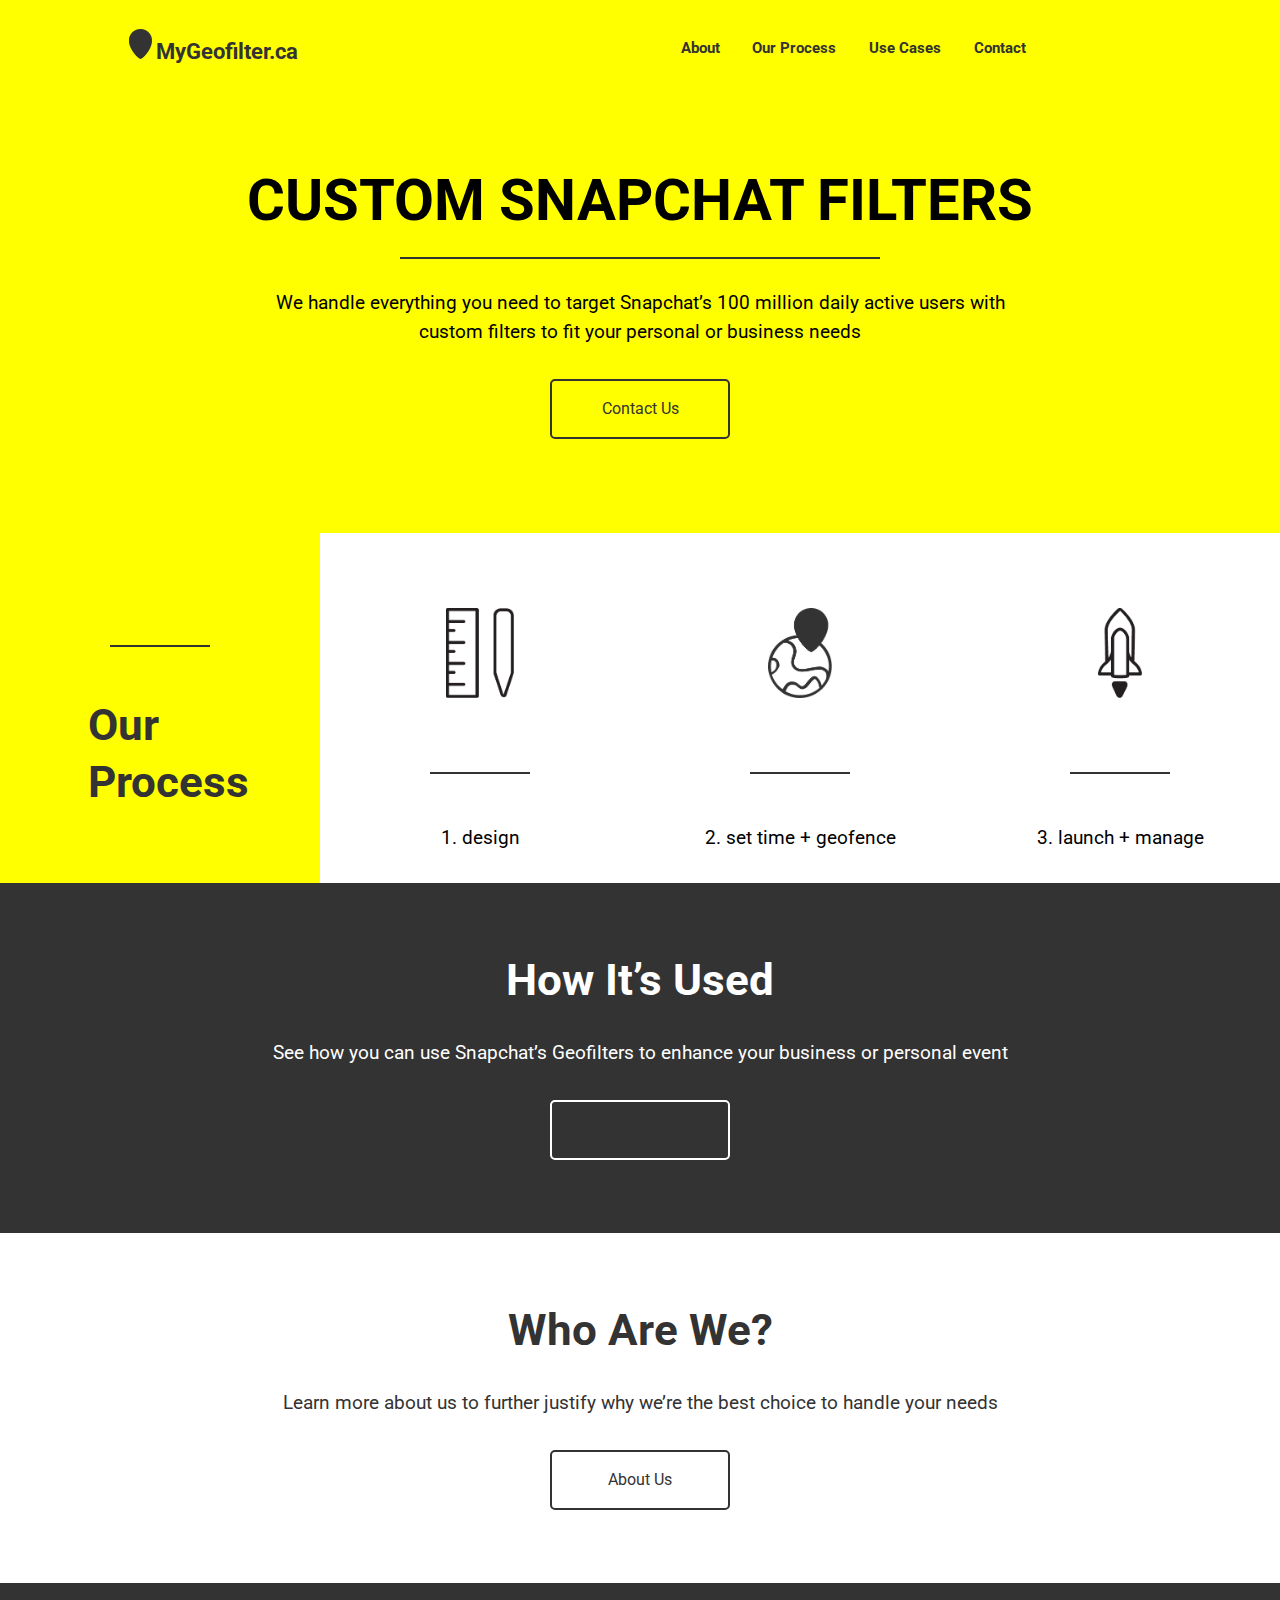
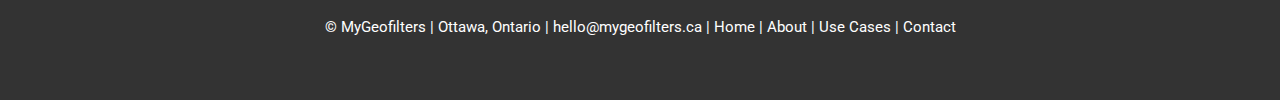
==== commit 6a4d9ccc: "Changed hero title text on main page" ====
--- a/index.html
+++ b/index.html
@@ -40,7 +40,7 @@
     <div class="grid grid-middle">
       <div class="unit xs-1 s-1 m-1 l-1">
         <div class="text-center pad-top-hero pad-bottom-hero">
-          <h2 class="hero-title">YOUR FILTER, ANYWHERE.</h2>
+          <h2 class="hero-title">CUSTOM SNAPCHAT FILTERS</h2>
           <div class="big-line-separator"></div>
           <p class="hero-text-width kilo">We handle everything you need to target Snapchat’s 100 million daily active users with custom filters to fit your personal or business needs</p>
           <div class="pad-t">
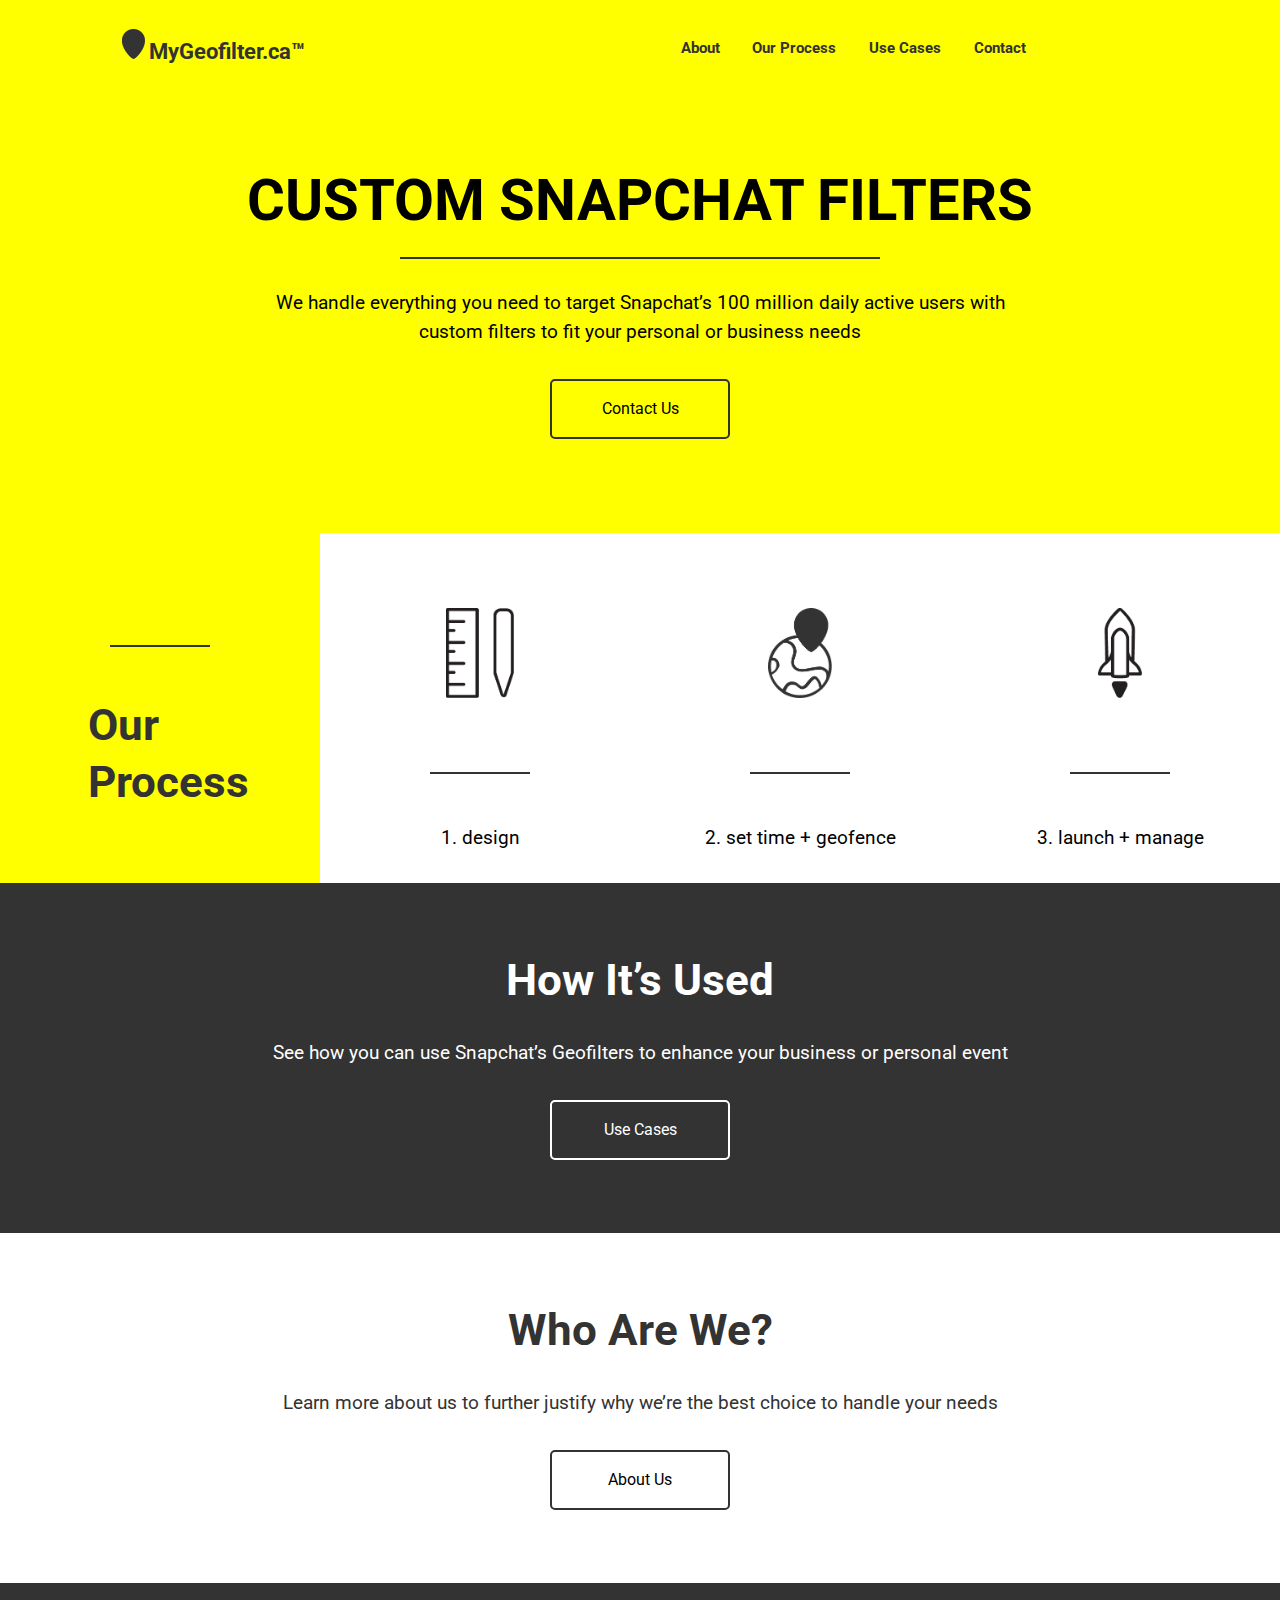
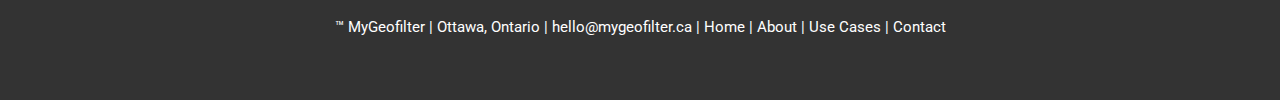
==== commit 6e0075b7: "Added trademark symbol" ====
--- a/index.html
+++ b/index.html
@@ -2,8 +2,9 @@
 <html lang="en-ca">
 <head>
   <meta charset="utf-8">
-  <title>MyGeofilter.ca | Custom Snapchat Filters</title>
+  <title>™ MyGeofilter.ca | Custom Snapchat Filters</title>
   <meta name="viewport" content="width=device-width,initial-scale=1">
+  <meta name="google-site-verification" content="xsCt3rOoPAE1m-ngjo0VcLJ5o4Mg-2alaCnhBAMnJ7U" />
   <link href='https://fonts.googleapis.com/css?family=Roboto:400,700' rel='stylesheet' type='text/css'>
   <link href="css/modules.css" rel="stylesheet">
   <link href="css/grid.css" rel="stylesheet">
@@ -19,7 +20,7 @@
     <div class="unit xs-1 s-1 m-1-3 l-2-4 text-center island-1-2">
       <ul class="list-group list-group--inline push-0">
         <li><img src="images/logo/logo.png" alt="logo" height="30"></li>
-        <li><h1 class="push-0 mega"><a href="index.html">MyGeofilter.ca</a></h1></li>
+        <li><h1 class="push-0 mega"><a href="index.html">MyGeofilter.ca™</a></h1></li>
       </ul>
     </div>
     <div class="unit xs-1 s-1 m-2-3 l-2-4 micro text-center">
@@ -114,7 +115,7 @@
     <!-- footer -->
     <div class="grid footer island">
       <div class="unit xs-1 s-1 m-1 l-1">
-        <p class="text-white micro text-center">© MyGeofilters | Ottawa, Ontario | hello@mygeofilters.ca | Home | About | Use Cases | Contact</p>
+        <p class="text-white micro text-center">™ MyGeofilter | Ottawa, Ontario | hello@mygeofilter.ca | Home | About | Use Cases | Contact</p>
       </div>
     </div>
 
--- a/css/colour.css
+++ b/css/colour.css
@@ -3,23 +3,23 @@
 }
 
 /* unvisited link */
-a:link {
+header a:link {
   text-decoration: none;
   color: #333333;
 }
 
 /* visited link */
-a:visited {
+header a:visited {
   color: #333333;
 }
 
 /* mouse over link */
-a:hover {
+header a:hover {
   color: blue;
 }
 
 /* selected link */
-a:active {
+header a:active {
   color: #333333;
 }
 
--- a/css/main.css
+++ b/css/main.css
@@ -88,6 +88,10 @@
   cursor: pointer;
 }
 
+a .button-white {
+  color: white;
+}
+
 .button-white:hover {
   background-color: white;
   color: black;
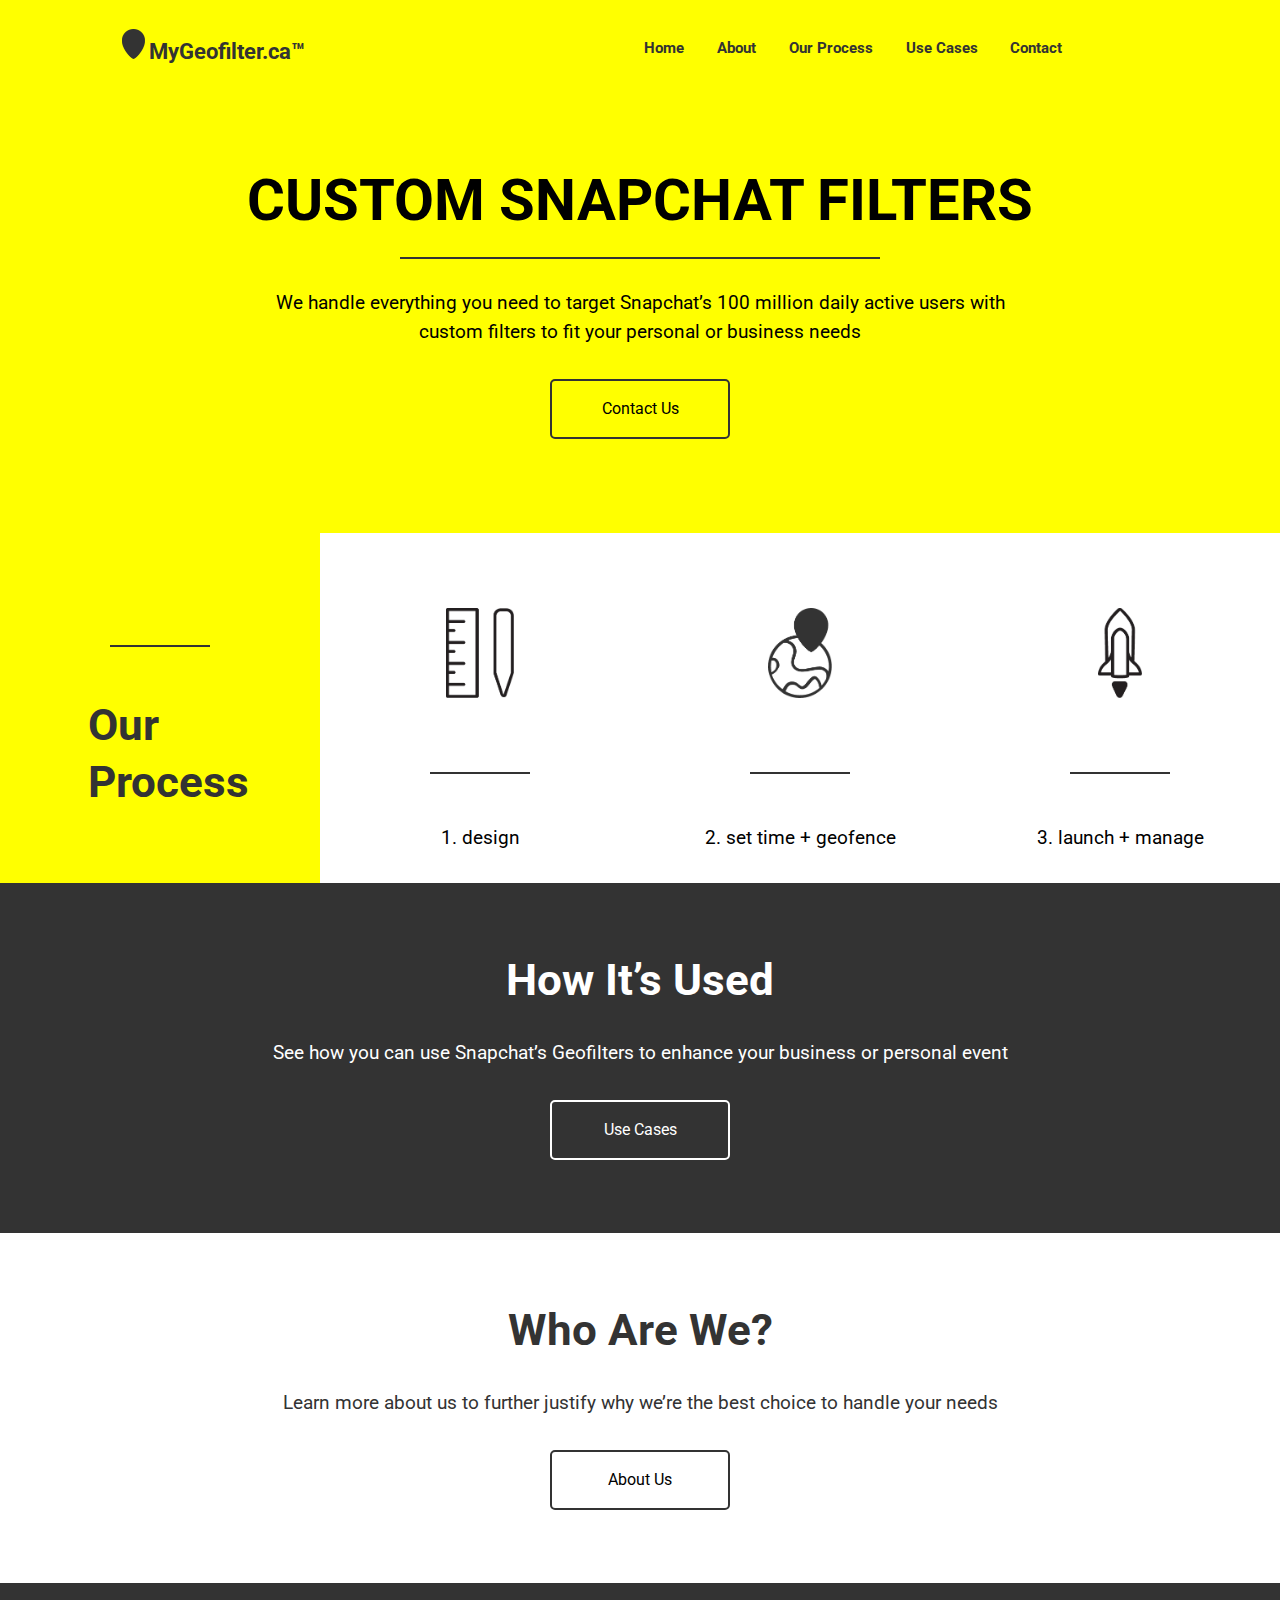
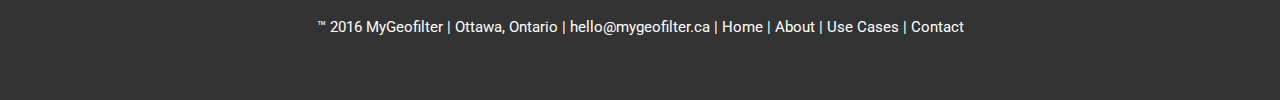
==== commit faf65453: "Added placeholder pages for contact and use cases (also added home button)" ====
--- a/index.html
+++ b/index.html
@@ -26,6 +26,7 @@
     <div class="unit xs-1 s-1 m-2-3 l-2-4 micro text-center">
       <nav role="navigation" id="nav">
         <ul class="list-group list-group--inline push-0">
+          <li class="push-r"><a href="index.html">Home</a></li>
           <li class="push-r"><a href="about.html">About</a></li>
           <li class="push-r"><a href="process.html">Our Process</a></li>
           <li class="push-r"><a href="cases.html">Use Cases</a></li>
@@ -115,7 +116,7 @@
     <!-- footer -->
     <div class="grid footer island">
       <div class="unit xs-1 s-1 m-1 l-1">
-        <p class="text-white micro text-center">™ MyGeofilter | Ottawa, Ontario | hello@mygeofilter.ca | Home | About | Use Cases | Contact</p>
+        <p class="text-white micro text-center">™ 2016 MyGeofilter | Ottawa, Ontario | hello@mygeofilter.ca | Home | About | Use Cases | Contact</p>
       </div>
     </div>
 
